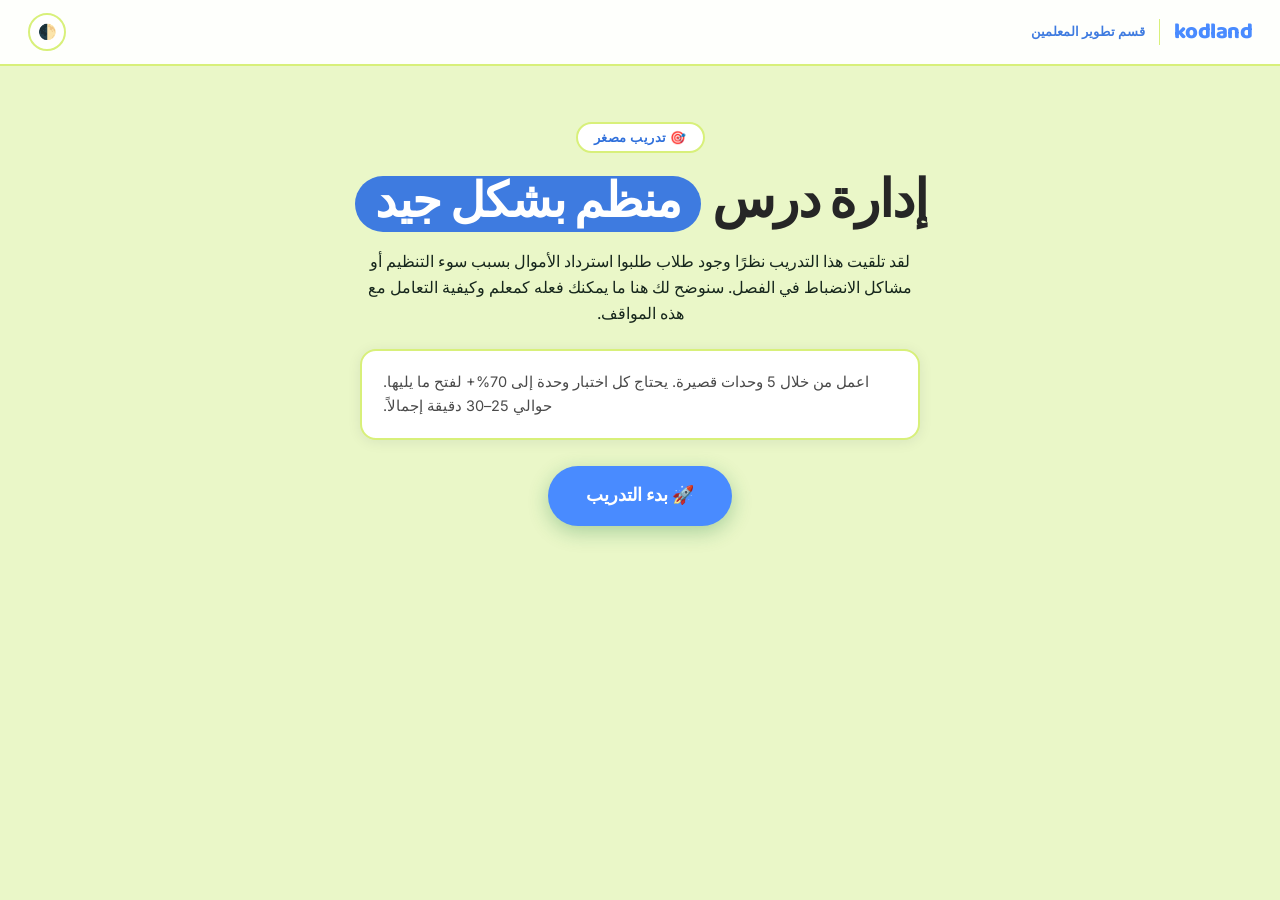
==== ar.html @ c1206b2e "Add files via upload" ====
<!DOCTYPE html>
<html lang="ar">
<head>
<meta charset="UTF-8">
<meta name="viewport" content="width=device-width, initial-scale=1.0">
<title>Mini-Training · Lesson Organisation &amp; Discipline — Kodland Tutor Training</title>
<link href="https://fonts.googleapis.com/css2?family=Baloo+2:wght@600;700;800&family=Inter:wght@400;500;600;700;800&display=swap" rel="stylesheet">
<link rel="stylesheet" href="assets/style.css">
</head>
<body>

<!-- HOME -->
<div id="screen-home" class="screen active">
  <nav class="nav">
    <a class="logo" href="#" onclick="goHome();return false;">
      <span class="logo-mark">kodland</span>
      <span class="logo-div"></span>
      <span class="logo-sub" data-i18n="logoSub"></span>
    </a>
    <div class="nav-r">
      <button class="tbtn" onclick="toggleTheme()">🌓</button>
    </div>
  </nav>
  <div class="hero">
    <div class="hero-inner">
      <div class="eyebrow" data-i18n="heroEyebrow"></div>
      <h1 data-i18n-html="heroTitle"></h1>
      <p data-i18n="heroIntro"></p>
      <div class="card" style="max-width:560px;margin:0 auto 22px;text-align:left">
        <p style="margin:0" data-i18n="heroWork"></p>
      </div>
      <button class="start-btn" onclick="goDashboard()" data-i18n="startBtn"></button>
    </div>
  </div>
</div>

<!-- DASHBOARD -->
<div id="screen-path" class="screen">
  <nav class="nav">
    <a class="logo" href="#" onclick="goHome();return false;">
      <span class="logo-mark">kodland</span>
      <span class="logo-div"></span>
      <span class="logo-sub" data-i18n="logoSub"></span>
    </a>
    <div class="nav-r">
      <span id="ntag" style="font-size:13px;color:var(--text-muted);font-weight:700;display:none"></span>
      <button class="tbtn" onclick="devUnlockAll()" data-i18n-title="devTitle" title="">🔓</button>
      <button class="tbtn" onclick="toggleTheme()">🌓</button>
    </div>
  </nav>
  <div class="msec">
    <div class="slbl">Your learning path</div>
    <div class="grid" id="mgrid"></div>
  </div>
</div>

<!-- CONTENT -->
<div id="screen-content" class="screen">
  <nav class="nav">
    <a class="logo" href="#" onclick="goHome();return false;">
      <span class="logo-mark">kodland</span>
      <span class="logo-div"></span>
      <span class="logo-sub" data-i18n="logoSub"></span>
    </a>
    <div class="nav-r">
      <button class="tbtn" onclick="goDashboard()" data-i18n-title="backToPath" title="">🏠</button>
      <button class="tbtn" onclick="toggleTheme()">🌓</button>
    </div>
  </nav>
  <div class="cbody" id="contentBody"></div>
</div>

<!-- RESULTS -->
<div id="screen-results" class="screen">
  <nav class="nav">
    <a class="logo" href="#" onclick="goHome();return false;">
      <span class="logo-mark">kodland</span><span class="logo-div"></span><span class="logo-sub" data-i18n="logoSub"></span>
    </a>
    <div class="nav-r"><button class="tbtn" onclick="toggleTheme()">🌓</button></div>
  </nav>
  <div class="rbody" id="resultsBody"></div>
</div>


<script>window.PROG_KEY_OVERRIDE='kl-mt-org_discipline-progress';</script>
<script src="assets/content-ar.js"></script>
<script src="assets/engine.js"></script>
</body>
</html>
---- assets/style.css ----
:root{
  --blue:#498BFF;--blue-d:#2E6FDB;--blue-l:#8FB8FF;
  --coral:#3E7BE0;--coral-d:#2A5BB8;--pink-hover:#6FA0EE;--pink-hover-d:#2A5BB8;
  --green:#D3FF5F;--green-d:#6B9A1E;--green-l:#E9FFB0;
  --ink:#262626;--ink2:#4A4A4A;--muted:#8A8A8A;
  --bg:#EAF7C8;--surface:#FFFFFF;--surface2:#F4FCE0;--border:#D8F07A;
  --text:var(--ink);--text2:var(--ink2);--text-muted:var(--muted);
  --nav-bg:rgba(255,255,255,0.94);--nav-b:#D8F07A;
  --shadow:0 2px 14px rgba(11,31,69,.08);--shadow-h:0 10px 30px rgba(18,59,132,.16);
  --hi-bg:#EEF5FF;--hi-b:#AECBF7;--hi-t:#123B9A;
  --opt-h:#EEF5FF;
  --ok-bg:#EAFBF1;--ok-b:#8FE3B4;--ok-t:#0F7A45;
  --no-bg:#FFF1EF;--no-b:#FFC3B8;--no-t:#B23A26;
  --cute-bg:#FFF9E1;--cute-b:#F6DE94;--cute-t:#8A6412;
  --onbg:var(--ink);--onbg2:var(--ink2);--onbg-muted:var(--muted);
  --r:16px;--rsm:10px;--rpill:999px;
}
[data-theme="dark"]{
  --coral:#5B93E8;--coral-d:#8FB8FF;--pink-hover:#5B93E8;--pink-hover-d:#3E7BE0;
  --ink:#ECECEC;--ink2:#B7B7C2;--muted:#8D8D99;
  --bg:#12141A;
  --surface:#1C1F27;--surface2:#242830;--border:#333A4A;
  --nav-bg:rgba(18,20,26,0.92);--nav-b:#2A2E3A;
  --shadow:0 2px 14px rgba(0,0,0,.45);--shadow-h:0 10px 30px rgba(0,0,0,.55);
  --hi-bg:rgba(73,139,255,.12);--hi-b:rgba(73,139,255,.4);--hi-t:#8FB8FF;
  --opt-h:#232838;
  --ok-bg:rgba(15,122,69,.15);--ok-b:rgba(15,122,69,.45);--ok-t:#6FE3A4;
  --no-bg:rgba(178,58,38,.15);--no-b:rgba(178,58,38,.45);--no-t:#FF8B76;
  --cute-bg:rgba(138,100,18,.18);--cute-b:rgba(138,100,18,.45);--cute-t:#F6DE94;
  --onbg:var(--ink);--onbg2:var(--ink2);--onbg-muted:var(--muted);
}
*{box-sizing:border-box;margin:0;padding:0}
html{scroll-behavior:smooth}
body{background:var(--bg);color:var(--text);font-family:'Inter',sans-serif;min-height:100vh;overflow-x:hidden;transition:background .25s,color .25s}
.screen{display:none;min-height:100vh;flex-direction:column}
.screen.active{display:flex}
.nav{display:flex;align-items:center;justify-content:space-between;padding:0 28px;height:66px;background:var(--nav-bg);backdrop-filter:blur(14px);border-bottom:2px solid var(--nav-b);position:sticky;top:0;z-index:100}
.logo{display:flex;align-items:center;gap:9px;text-decoration:none;flex-shrink:0}
.logo-mark{font-family:'Baloo 2',sans-serif;font-weight:800;font-size:22px;letter-spacing:-.5px;color:var(--blue);line-height:1;white-space:nowrap}
.logo-sub{font-family:'Inter',sans-serif;font-weight:700;font-size:12.5px;color:var(--coral);white-space:nowrap;line-height:1.3;max-width:180px}
.logo-div{width:1px;height:26px;background:var(--border);margin:0 5px}
.nav-r{display:flex;align-items:center;gap:8px;position:relative}
.tbtn{display:flex;align-items:center;justify-content:center;width:38px;height:38px;border-radius:50%;background:var(--surface);border:2px solid var(--border);color:var(--text2);font-size:15px;cursor:pointer;transition:all .15s;flex-shrink:0}
.tbtn:hover{border-color:var(--blue-l);background:var(--surface2)}
/* HERO */
.hero{padding:56px 40px 40px;text-align:center;position:relative;overflow:hidden}
.hero-inner{position:relative;max-width:640px;margin:0 auto}
.eyebrow{display:inline-flex;align-items:center;gap:6px;background:var(--surface);border:2px solid var(--border);border-radius:var(--rpill);padding:6px 16px;font-family:'Inter',sans-serif;font-size:12.5px;font-weight:800;color:var(--blue-d);margin-bottom:22px;text-transform:uppercase;letter-spacing:.5px}
.hero h1{font-family:'Baloo 2',sans-serif;font-size:clamp(32px,5.2vw,52px);font-weight:800;line-height:1.08;letter-spacing:-1px;color:var(--onbg);margin-bottom:16px}
.h-pill{display:inline-block;background:#3E7BE0;color:#fff;border-radius:var(--rpill);padding:2px 20px;margin:0 2px;font-size:.92em}
.hero p{color:#16261c;font-size:16px;line-height:1.65;margin-bottom:22px;max-width:560px;margin-left:auto;margin-right:auto;position:relative;z-index:1}
[data-theme="dark"] .hero p{color:var(--onbg2)}
.hero-reasons{max-width:560px;margin:0 auto 24px;text-align:left;display:flex;flex-direction:column;gap:10px}
.hr-item{display:flex;gap:13px;align-items:center;background:var(--surface);border:2px solid var(--border);border-radius:14px;padding:13px 17px;font-size:14.5px;color:var(--text2);line-height:1.55;box-shadow:var(--shadow)}
.hr-item .hr-ic{flex-shrink:0;font-size:18px;line-height:1;width:38px;height:38px;border-radius:50%;background:var(--hi-bg);display:flex;align-items:center;justify-content:center}
.hr-item:nth-child(2) .hr-ic{background:#E4F5D3}
.hr-item:nth-child(3) .hr-ic{background:#FFE9F2}
.start-btn{display:inline-block;padding:16px 38px;background:var(--blue);color:#fff;border:none;border-radius:var(--rpill);font-family:'Baloo 2',sans-serif;font-size:18px;font-weight:700;cursor:pointer;transition:all .15s;box-shadow:0 6px 20px rgba(20,120,60,.3);margin-top:4px}
.start-btn:hover{background:var(--pink-hover-d);transform:translateY(-2px);box-shadow:0 8px 24px rgba(212,160,23,.4)}
/* DASHBOARD */
.msec{padding:8px 32px 70px;max-width:1080px;margin:0 auto;width:100%}
.slbl{font-family:'Baloo 2',sans-serif;font-size:13px;font-weight:700;text-transform:uppercase;letter-spacing:1.5px;color:var(--onbg-muted);margin-bottom:16px;margin-top:4px}
.grid{display:grid;grid-template-columns:repeat(auto-fill,minmax(290px,1fr));gap:16px}
.mc{background:var(--surface);border:2px solid var(--border);border-radius:var(--r);overflow:hidden;cursor:pointer;transition:transform .2s,box-shadow .2s,border-color .2s;box-shadow:var(--shadow)}
.mc:hover:not(.locked){transform:translateY(-4px);box-shadow:var(--shadow-h)}
.mc.locked{opacity:.5;cursor:not-allowed}
.mc.done{border-color:var(--blue)}
.mc-stripe{height:7px}
.mc-body{padding:22px}
.mc-top{display:flex;align-items:center;justify-content:space-between;margin-bottom:9px}
.mc-num{font-size:12px;font-weight:800;letter-spacing:.8px;text-transform:uppercase;color:var(--text-muted)}
.mc-em{font-size:32px}
.mc-title{font-family:'Baloo 2',sans-serif;font-size:22px;font-weight:700;letter-spacing:-.2px;color:var(--text);margin-bottom:7px;line-height:1.15}
.mc-desc{font-size:14.5px;color:var(--text2);line-height:1.6}
.mc-foot{margin-top:16px;display:flex;align-items:center;justify-content:space-between}
.badge{font-family:'Inter',sans-serif;font-size:11px;font-weight:800;letter-spacing:.3px;padding:5px 13px;border-radius:var(--rpill);text-transform:uppercase}
.bd{background:#E4F5D3;color:var(--green-d);border:1.5px solid var(--green)}
.bs{background:var(--coral);color:#fff;border:1.5px solid var(--coral-d)}
.bl{background:var(--surface2);color:var(--text-muted);border:1.5px solid var(--border)}
.br{background:#DCEBFF;color:var(--blue-d);border:1.5px solid var(--blue-l)}
[data-theme="dark"] .bd{background:rgba(211,255,95,.15);color:var(--green);border-color:rgba(211,255,95,.4)}
[data-theme="dark"] .br{background:rgba(73,139,255,.15);color:var(--blue-l);border-color:rgba(73,139,255,.4)}
.stag{font-size:12.5px;color:var(--text-muted);font-weight:600}
.stag b{color:var(--text)}
/* CONTENT */
.cbody{padding:38px 40px 60px;max-width:820px;margin:0 auto;width:100%;flex:1}
.meyebrow{font-size:11.5px;font-weight:800;text-transform:uppercase;letter-spacing:1px;color:var(--onbg-muted);margin-bottom:9px}
.mh1{font-family:'Baloo 2',sans-serif;font-size:clamp(26px,4vw,38px);font-weight:800;letter-spacing:-.6px;line-height:1.12;color:var(--onbg);margin-bottom:16px}
.mobj{background:var(--surface);border:2px solid var(--border);border-left:5px solid var(--coral);border-radius:0 var(--rsm) var(--rsm) 0;padding:14px 18px;font-size:14.5px;color:var(--text2);line-height:1.6;margin-bottom:34px}
.mobj strong{color:var(--text)}
.sch{font-family:'Baloo 2',sans-serif;font-size:24px;font-weight:800;margin:44px 0 18px;color:var(--onbg);display:flex;align-items:center;gap:12px;letter-spacing:-.3px}
.sch::before{content:'';width:12px;height:12px;border-radius:4px;background:var(--coral);flex-shrink:0;transform:rotate(45deg)}
.sch::after{content:'';flex:1;height:3px;background:var(--coral);border-radius:2px;opacity:.4}
.card{background:var(--surface);border:2px solid var(--border);border-radius:var(--r);padding:19px 21px;margin-bottom:12px;box-shadow:var(--shadow)}
.card h4{font-family:'Baloo 2',sans-serif;font-size:15px;font-weight:700;color:var(--text);margin-bottom:8px}
.card p,.card li{font-size:14.5px;color:var(--text2);line-height:1.7}
.card ul,.card ol{padding-left:18px}
.card li{margin-bottom:6px}
.card p strong,.card li strong{color:var(--text)}
.card p{margin-bottom:10px}
.card p:last-child{margin-bottom:0}
.tbl-wrap{overflow-x:auto;margin-top:4px}
.card table{width:100%;border-collapse:collapse;font-size:13.6px;line-height:1.55}
.card th{text-align:left;padding:9px 11px;border-bottom:2px solid var(--border);font-family:'Baloo 2',sans-serif;font-size:12.8px;color:var(--text)}
.card td{padding:9px 11px;border-bottom:1px solid var(--border);color:var(--text2);vertical-align:top}
.card tr:last-child td{border-bottom:none}
.card.hi{background:var(--hi-bg);border-color:var(--hi-b)}
.card.hi h4{color:var(--hi-t);font-size:16.5px}
.card.hi p,.card.hi li{color:var(--hi-t);opacity:.92}
.card.ok{background:var(--ok-bg);border-color:var(--ok-b)}
.card.ok h4{color:var(--ok-t)}
.card.ok p,.card.ok li{color:var(--ok-t);opacity:.92}
.card.danger{background:var(--no-bg);border-color:var(--no-b)}
.card.danger h4{color:var(--no-t)}
.card.danger p,.card.danger li{color:var(--no-t);opacity:.92}
.card.danger th{color:var(--no-t);border-color:var(--no-b)}
.card.danger td{color:var(--no-t);opacity:.9;border-color:var(--no-b)}
.card.cute{background:var(--cute-bg);border-color:var(--cute-b)}
.card.cute h4{color:var(--cute-t);font-size:16.5px}
.card.cute p,.card.cute li{color:var(--cute-t);opacity:.92}
.acc-item{background:var(--surface);border:2px solid var(--border);border-radius:var(--r);margin-bottom:12px;box-shadow:var(--shadow);overflow:hidden}
.acc-item summary{cursor:pointer;list-style:none;padding:18px 22px;font-family:'Baloo 2',sans-serif;font-weight:700;font-size:16px;display:flex;align-items:center;justify-content:space-between;gap:10px}
.acc-item summary::-webkit-details-marker{display:none}
.acc-item summary::after{content:'▾';font-size:14px;color:var(--text-muted);flex-shrink:0;transition:transform .2s}
.acc-item[open] summary::after{transform:rotate(180deg)}
.acc-item .acc-body{padding:0 22px 20px}
.acc-big-title{font-family:'Baloo 2',sans-serif;font-weight:800;font-size:23px;margin:30px 0 16px;text-align:center}
.sib{padding:16px 18px}
.sib-head{display:flex;align-items:center;gap:14px;margin-bottom:10px}
.sib-ic{font-size:38px;line-height:1;flex-shrink:0;width:52px;height:52px;display:flex;align-items:center;justify-content:center;background:var(--surface2);border-radius:50%}
.sib-head h4{font-size:14.5px;font-weight:800;line-height:1.3}
.sib-body{font-size:13.5px;line-height:1.55}
.sib-body ul,.sib-body ol{margin:0;padding-left:20px}
.sib-body li{margin-bottom:5px}
.sib-body p{margin-bottom:6px}
.notice-line{display:flex;align-items:flex-start;gap:10px;background:var(--surface2);border-radius:var(--rsm);padding:12px 14px;margin-bottom:12px;font-size:13.5px;line-height:1.5}
.notice-line .nl-ic{font-size:22px;flex-shrink:0}
.doavoid{display:grid;grid-template-columns:1fr 1fr;gap:14px;margin-bottom:14px}
@media(max-width:600px){.doavoid{grid-template-columns:1fr}}
.doavoid .dobox,.doavoid .avoidbox{border-radius:var(--r);padding:18px 19px;box-shadow:var(--shadow)}
.doavoid .dobox{background:var(--ok-bg);border:2px solid var(--ok-b)}
.doavoid .avoidbox{background:var(--no-bg);border:2px solid var(--no-b)}
.doavoid h5{font-family:'Baloo 2',sans-serif;font-weight:800;font-size:14.5px;margin-bottom:11px;display:flex;align-items:center;gap:7px}
.doavoid .dobox h5{color:var(--ok-t)}
.doavoid .avoidbox h5{color:var(--no-t)}
.doavoid ul{list-style:none;padding:0;margin:0;display:flex;flex-direction:column;gap:10px}
.doavoid li{display:flex;gap:8px;font-size:13.6px;line-height:1.55}
.doavoid .dobox li{color:var(--ok-t)}
.doavoid .avoidbox li{color:var(--no-t)}
.doavoid li .lic{flex-shrink:0}
.doavoid em{opacity:.85}
.pattern-row{display:grid;grid-template-columns:repeat(3,1fr);gap:14px;margin-bottom:14px}
@media(max-width:760px){.pattern-row{grid-template-columns:1fr}}
.pattern-card{background:var(--surface);border:2px solid var(--border);border-radius:var(--r);padding:22px 20px;box-shadow:var(--shadow);text-align:center;display:flex;flex-direction:column}
.pattern-ic{font-size:38px;margin-bottom:10px}
.pattern-title{font-family:'Baloo 2',sans-serif;font-weight:800;font-size:16px;margin-bottom:9px;color:var(--text)}
.pattern-desc{font-size:12.8px;color:var(--text2);margin-bottom:12px;line-height:1.5;font-style:italic}
.pattern-note{font-size:12.8px;color:var(--text2);line-height:1.55;text-align:left;background:var(--surface2);border-radius:10px;padding:11px 13px;margin-top:auto}
.mobj-box{display:flex;gap:16px;align-items:flex-start;background:var(--surface);border:2px solid var(--border);border-radius:var(--r);padding:18px 20px;margin-bottom:34px;box-shadow:var(--shadow)}
.mobj-ic{width:46px;height:46px;border-radius:50%;background:var(--hi-bg);display:flex;align-items:center;justify-content:center;font-size:21px;flex-shrink:0}
.mobj-txt strong{font-family:'Baloo 2',sans-serif;font-size:11.5px;text-transform:uppercase;letter-spacing:.6px;color:var(--coral);display:block;margin-bottom:5px}
.mobj-txt p{font-size:14.5px;color:var(--text2);line-height:1.6;margin:0}
.mc-em-circle{width:54px;height:54px;border-radius:50%;display:flex;align-items:center;justify-content:center;font-size:27px;flex-shrink:0}
.co-star{background:#FFF6DC;border-color:#F4D883;color:#8A6412}
[data-theme="dark"] .co-star{background:rgba(244,216,131,.15);border-color:rgba(244,216,131,.4);color:#F4D883}
.step-flow{display:flex;align-items:stretch;gap:8px;margin-bottom:14px;flex-wrap:wrap}
.step-box{flex:1;min-width:160px;background:var(--surface);border:2px solid var(--border);border-radius:var(--r);padding:18px 15px;text-align:center;box-shadow:var(--shadow);display:flex;flex-direction:column;align-items:center;justify-content:flex-start}
.step-ic{font-size:32px;margin-bottom:9px}
.step-lbl{font-size:13px;color:var(--text2);line-height:1.45;font-weight:600}
.step-arrow{display:flex;align-items:center;justify-content:center;font-size:22px;color:var(--coral);flex:0 0 auto;font-weight:800}
@media(max-width:700px){.step-flow{flex-direction:column}.step-arrow{transform:rotate(90deg);margin:-4px auto}}
.bigstat{display:flex;gap:22px;align-items:center;background:var(--surface);border:2px solid var(--border);border-radius:var(--r);padding:24px 26px;margin-bottom:14px;box-shadow:var(--shadow)}
.bigstat-num{font-family:'Baloo 2',sans-serif;font-size:54px;font-weight:800;color:var(--blue-d);flex-shrink:0;line-height:1;min-width:110px;text-align:center}
.bigstat-txt{font-size:14px;color:var(--text2);line-height:1.65}
.bigstat-txt strong{color:var(--text)}
@media(max-width:560px){.bigstat{flex-direction:column;text-align:center}}
.ck-list{display:flex;flex-direction:column;gap:11px;background:var(--surface);border:2px solid var(--border);border-radius:var(--r);padding:18px 20px;margin-bottom:12px;box-shadow:var(--shadow)}
.ck-row{display:flex;gap:11px;align-items:flex-start;font-size:14px;color:var(--text2);line-height:1.55}
.ck-box{flex-shrink:0;font-size:18px;color:var(--blue-d);margin-top:-1px}
.nc-list{display:flex;flex-direction:column;gap:12px;margin-bottom:12px}
.nc-row{display:flex;gap:14px;align-items:flex-start;background:var(--surface);border:2px solid var(--border);border-radius:var(--r);padding:15px 18px;box-shadow:var(--shadow)}
.nc-num{flex-shrink:0;width:32px;height:32px;border-radius:50%;background:var(--blue-l);color:var(--blue-d);display:flex;align-items:center;justify-content:center;font-family:'Baloo 2',sans-serif;font-weight:800;font-size:15px}
.nc-txt{font-size:14px;color:var(--text2);line-height:1.6;padding-top:4px}
.mt-pic{display:block;width:100%;height:auto;border-radius:var(--r);border:2px solid var(--border);box-shadow:var(--shadow);margin:0 0 14px;background:var(--surface)}
.mt-pic-crop{position:relative;overflow:hidden;border-radius:var(--r);border:2px solid var(--border);box-shadow:var(--shadow);margin:0 0 14px;background:var(--surface)}
.mt-pic-crop img{position:absolute;display:block;max-width:none;height:auto}
.icon-grid{display:grid;grid-template-columns:repeat(auto-fit,minmax(220px,1fr));gap:12px;margin-bottom:12px}
.icon-grid-item{display:flex;gap:12px;align-items:flex-start;background:var(--surface);border:2px solid var(--border);border-radius:var(--r);padding:15px 16px;box-shadow:var(--shadow)}
.igi-ic{font-size:24px;flex-shrink:0;width:36px;height:36px;border-radius:50%;background:var(--hi-bg);display:flex;align-items:center;justify-content:center}
.igi-txt{font-size:13.5px;color:var(--text2);line-height:1.55}
.igi-txt strong{color:var(--text)}
.tl-wrap{display:flex;flex-direction:column;margin-bottom:14px}
.tl-item{display:flex;gap:14px;background:var(--surface);border:2px solid var(--border);border-radius:var(--r);padding:16px 18px;box-shadow:var(--shadow)}
.tl-ic{width:42px;height:42px;border-radius:50%;background:var(--hi-bg);display:flex;align-items:center;justify-content:center;font-size:20px;flex-shrink:0}
.tl-lbl{font-family:'Baloo 2',sans-serif;font-weight:800;font-size:12.5px;color:var(--coral-d);text-transform:uppercase;letter-spacing:.4px;margin-bottom:7px}
.tl-body{flex:1}
.tl-body ul{padding-left:18px;margin:0}
.tl-body li{font-size:13.5px;color:var(--text2);line-height:1.6;margin-bottom:5px}
.tl-body li:last-child{margin-bottom:0}
.tl-connector{width:2px;height:16px;background:var(--border);margin-left:39px}
.tbl-full{width:100vw;position:relative;left:50%;right:50%;margin-left:-50vw;margin-right:-50vw;padding:0 max(20px,calc(50vw - 570px));overflow-x:auto;box-sizing:border-box}
.tbl-full table{min-width:1100px}
.tbl-full .card{margin:0}
.tbl-full table tr:nth-child(even){background:var(--surface2)}
.tbl-full table th{position:sticky;top:0;background:var(--blue);color:#fff}
.rule-row{display:flex;flex-direction:column;gap:10px;margin-bottom:14px}
.rule-card{display:flex;gap:14px;align-items:flex-start;background:var(--surface);border:2px solid var(--border);border-left:5px solid var(--blue);border-radius:var(--r);padding:15px 18px;box-shadow:var(--shadow)}
.rule-num{width:32px;height:32px;border-radius:50%;background:var(--blue);color:#fff;font-family:'Baloo 2',sans-serif;font-weight:800;font-size:14px;display:flex;align-items:center;justify-content:center;flex-shrink:0}
.rule-ic{font-size:22px;flex-shrink:0}
.rule-txt{font-size:13.8px;color:var(--text2);line-height:1.55}
.rule-txt strong{color:var(--text)}
.bo-mock{background:#211E33;border-radius:16px;padding:22px 22px 18px;color:#EDEAF9;font-family:'Segoe UI',Inter,sans-serif;margin-bottom:14px;box-shadow:var(--shadow-h);position:relative;margin-top:10px}
.bo-mock-tag{position:absolute;top:-12px;left:18px;background:var(--coral);color:#fff;font-family:'Baloo 2',sans-serif;font-size:11px;font-weight:800;padding:5px 13px;border-radius:999px;text-transform:uppercase;letter-spacing:.4px;box-shadow:0 3px 8px rgba(0,0,0,.25)}
/* BO SIMULATION EMBED (breaks out of the content column on purpose) */
.sim-embed{position:relative;left:50%;right:50%;margin-left:-50vw;margin-right:-50vw;width:100vw;max-width:100vw;margin-top:18px;margin-bottom:22px}
.sim-embed-inner{max-width:1440px;margin:0 auto;padding:0 16px}
.sim-embed-tag{display:inline-block;background:var(--coral);color:#fff;font-family:'Baloo 2',sans-serif;font-size:11px;font-weight:800;padding:5px 13px;border-radius:999px;text-transform:uppercase;letter-spacing:.4px;margin-bottom:10px}
.sim-embed iframe{width:100%;height:480px;border:2px solid var(--border);border-radius:16px;box-shadow:var(--shadow-h);display:block;background:#211E33}
@media(max-width:760px){.sim-embed iframe{height:420px}}
.bo-tabs{display:flex;gap:8px;margin-bottom:14px;flex-wrap:wrap}
.bo-tab{padding:8px 16px;border-radius:8px;border:1px solid #3A3460;background:#2C2846;color:#C3BEDA;font-size:12.5px;font-weight:700;cursor:pointer;font-family:inherit}
.bo-tab.active{background:#498BFF;color:#fff;border-color:#498BFF}
.bo-field{display:flex;gap:10px;padding:9px 0;border-bottom:1px solid rgba(255,255,255,.07);font-size:13px;color:#C3BEDA}
.bo-field:last-child{border-bottom:none}
.bo-field b{color:#fff;min-width:110px;display:inline-block}
.bo-comment{background:#2C2846;border-radius:10px;padding:13px 15px;font-size:12.8px;color:#C3BEDA;line-height:1.65;margin-top:2px}
.bo-comment .role{display:inline-block;background:#3A3460;color:#AEB8FA;font-size:10px;font-weight:800;padding:2px 8px;border-radius:5px;margin-bottom:7px}
.bo-progress-head{display:flex;justify-content:space-between;align-items:flex-start;flex-wrap:wrap;gap:10px;margin-bottom:14px}
.bo-select{background:#342E56;border:1px solid #3A3460;color:#EDEAF9;padding:7px 12px;border-radius:8px;font-size:12.5px;font-family:inherit}
.bo-status{font-size:12px;color:#C3BEDA;display:flex;align-items:center;gap:4px;flex-wrap:wrap}
.bo-status b{color:#fff}
.bo-info-ic{width:22px;height:22px;border-radius:50%;background:#342E56;color:#8FB8FF;display:inline-flex;align-items:center;justify-content:center;font-size:12px;cursor:pointer;border:1px solid #3A3460;margin-left:4px}
.bo-grid-row{display:flex;align-items:center;gap:10px;margin-bottom:12px;flex-wrap:wrap}
.bo-mod-lbl{width:28px;font-weight:800;color:#fff;font-size:13px;flex-shrink:0}
.bo-cell-wrap{display:flex;flex-direction:column;align-items:center;gap:4px;width:66px}
.bo-cell-lbl{font-size:9.5px;color:#8B85A6}
.bo-cell{padding:6px 0;width:100%;text-align:center;border-radius:999px;font-size:11px;font-weight:700}
.bo-cell.attended{background:rgba(52,211,153,.18);color:#7FE8BE}
.bo-cell.absent{background:rgba(242,113,109,.2);color:#FF9C97}
.bo-cell.notsubmitted{background:rgba(242,140,109,.22);color:#FFA98F}
.bo-cell.reviewed{background:rgba(52,211,153,.18);color:#7FE8BE}
.bo-cell.next{background:#342E56;color:#6b6584}
.bo-mod-total{font-size:11.5px;color:#8B85A6;margin-left:4px}
.bo-legend{display:none;position:absolute;top:6px;right:0;background:#fff;color:#2a2540;border-radius:10px;padding:15px 17px;box-shadow:0 10px 30px rgba(0,0,0,.45);z-index:20;width:min(430px,90vw);font-size:12px}
.bo-legend.show{display:block}
.bo-legend-cols{display:grid;grid-template-columns:1fr 1fr;gap:16px}
.bo-legend h6{font-size:11px;text-transform:uppercase;letter-spacing:.4px;color:#8A84A3;margin-bottom:8px}
.bo-legend-row{display:flex;align-items:center;gap:7px;margin-bottom:7px;line-height:1.3}
.bo-legend-dot{width:10px;height:10px;border-radius:50%;flex-shrink:0}
@media(max-width:560px){.bo-legend-cols{grid-template-columns:1fr}.bo-cell-wrap{width:58px}}
.two-col{display:grid;grid-template-columns:1fr 1fr;gap:12px}
@media(max-width:600px){.two-col{grid-template-columns:1fr}}
.three-col{display:grid;grid-template-columns:1fr 1fr 1fr;gap:12px}
@media(max-width:760px){.three-col{grid-template-columns:1fr}}
.divider{border:none;border-top:2px solid var(--border);margin:34px 0}
.ctabtn{display:block;width:100%;padding:17px;background:var(--blue);color:#fff;border:none;border-radius:var(--rpill);font-family:'Baloo 2',sans-serif;font-size:18px;font-weight:700;cursor:pointer;transition:all .15s;margin-bottom:40px;margin-top:4px;box-shadow:0 4px 16px rgba(20,120,60,.28)}
.ctabtn:hover{background:var(--pink-hover-d);transform:translateY(-2px);box-shadow:0 6px 20px rgba(212,160,23,.4)}
.ctabtn:disabled{opacity:.4;cursor:not-allowed;transform:none;box-shadow:none}
@media(max-width:640px){.cbody,.msec,.hero{padding-left:18px;padding-right:18px}}
/* VIDEO SLOT (placeholder — no footage yet) */
.vslot{background:#000000;border:2px solid #2A2A2A;border-radius:var(--r);padding:22px 22px 20px;margin-bottom:12px;color:#EAEAEA}
.vslot-top{display:flex;align-items:center;gap:10px;margin-bottom:10px}
.vslot-ic{width:38px;height:38px;border-radius:50%;background:rgba(255,255,255,.08);display:flex;align-items:center;justify-content:center;font-size:17px;flex-shrink:0}
.vslot-title{font-family:'Baloo 2',sans-serif;font-weight:700;font-size:15px;color:#fff}
.vslot-meta{font-size:11.5px;color:#8FB8FF;text-transform:uppercase;letter-spacing:.5px;font-weight:800;margin-top:2px}
.vslot-frame{background:#000000;border:1px solid rgba(255,255,255,.15);border-radius:12px;padding:26px;text-align:center;margin-bottom:12px;overflow:hidden}
.vslot-frame .big{font-size:30px;margin-bottom:6px}
.vslot-frame .lbl{font-size:12.5px;color:#8FB8FF;font-weight:700}
.vslot-brief{font-size:13px;line-height:1.6;color:#CFCFCF;font-style:italic}
/* CALLOUT (guide-style emoji callouts) */
.callout{display:flex;gap:12px;border-radius:var(--rsm);padding:15px 17px;margin-bottom:12px;font-size:14.3px;line-height:1.68;border:1.5px solid}
.co-ic{font-size:19px;flex-shrink:0;margin-top:1px}
.co-body p{margin-bottom:8px}
.co-body p:last-child{margin-bottom:0}
.co-body ul,.co-body ol{padding-left:18px;margin-bottom:8px}
.co-body li{margin-bottom:4px}
.co-target{background:var(--hi-bg);border-color:var(--hi-b);color:var(--hi-t)}
.co-warn{background:#FFF6EE;border-color:#FBD9B0;color:#9A5B12}
[data-theme="dark"] .co-warn{background:rgba(154,91,18,.18);border-color:rgba(154,91,18,.45);color:#F5B971}
.co-danger{background:var(--no-bg);border-color:var(--no-b);color:var(--no-t)}
.co-ok{background:var(--ok-bg);border-color:var(--ok-b);color:var(--ok-t)}
.co-cute{background:var(--cute-bg);border-color:var(--cute-b);color:var(--cute-t)}
.co-idea{background:#EFFAFF;border-color:#B9E6FA;color:#0B5E85}
[data-theme="dark"] .co-idea{background:rgba(11,94,133,.18);border-color:rgba(11,94,133,.45);color:#7FD4F5}
.co-loop{background:var(--hi-bg);border-color:var(--hi-b);color:var(--hi-t)}
.co-body b,.co-body strong{color:inherit}
/* INTERACTION (selection-based exercises) */
.ix-wrap{background:var(--surface);border:2px solid var(--border);border-radius:var(--r);padding:24px;margin-bottom:16px;box-shadow:var(--shadow)}
.ix-badge{display:inline-flex;align-items:center;gap:6px;background:#DDF3E5;color:var(--blue-d);border:1.5px solid var(--blue-l);border-radius:var(--rpill);padding:5px 14px;font-size:11.5px;font-weight:800;text-transform:uppercase;letter-spacing:.4px;margin-bottom:14px}
[data-theme="dark"] .ix-badge{background:rgba(143,224,180,.15);color:var(--blue-l)}
.ix-title{font-family:'Baloo 2',sans-serif;font-size:18px;font-weight:800;color:var(--text);margin-bottom:8px}
.ix-instr{font-size:14px;color:var(--text2);line-height:1.6;margin-bottom:18px}
.ix-card{background:var(--surface2);border:2px solid var(--border);border-radius:var(--rsm);padding:14px 16px;margin-bottom:10px;font-size:14px;color:var(--text);cursor:pointer;transition:all .15s;line-height:1.55}
.ix-card:hover:not(.locked){border-color:var(--blue-l);transform:translateY(-1px)}
.ix-card.locked{cursor:default}
.ix-card.correct{background:var(--ok-bg);border-color:var(--ok-b);color:var(--ok-t)}
.ix-card.wrong{background:var(--no-bg);border-color:var(--no-b);color:var(--no-t)}
.ix-zones{display:grid;grid-template-columns:repeat(auto-fit,minmax(180px,1fr));gap:10px;margin-top:14px}
.ix-zone{border:2px dashed var(--border);border-radius:var(--rsm);padding:12px;text-align:center;font-family:'Baloo 2',sans-serif;font-weight:700;font-size:13px;color:var(--text2)}
.ix-zone-btn{display:block;width:100%;padding:9px 8px;margin-top:8px;border-radius:8px;border:2px solid var(--border2,var(--border));background:var(--surface);font-family:'Inter',sans-serif;font-weight:700;font-size:12.5px;cursor:pointer;color:var(--text2)}
.ix-zone-btn:hover:not(:disabled){border-color:var(--blue-l);color:var(--blue-d)}
.ix-zone-btn:disabled{opacity:.4;cursor:not-allowed}
.ix-zone-btn.correct-zone{opacity:1!important;background:var(--ok-bg);border-color:var(--ok-b);color:var(--ok-t)}
.ix-zone-btn.wrong-zone{opacity:1!important;background:var(--no-bg);border-color:var(--no-b);color:var(--no-t)}
.ix-fb{margin-top:8px;font-size:13px;line-height:1.55;border-radius:8px;padding:9px 12px}
.ix-fb.ok{background:var(--ok-bg);color:var(--ok-t)}
.ix-fb.bad{background:var(--no-bg);color:var(--no-t)}
.ix-progress{font-size:12.5px;color:var(--text-muted);font-weight:700;margin-top:14px;text-align:right}
.ix-nextbtn{display:none;margin-top:16px;width:100%;padding:14px;background:var(--blue);color:#fff;border:none;border-radius:var(--rpill);font-family:'Baloo 2',sans-serif;font-size:16px;font-weight:700;cursor:pointer}
.ix-nextbtn.show{display:block}
.ix-nextbtn:hover{background:var(--pink-hover-d)}
.ix-sim-link{display:flex;gap:16px;align-items:center;background:var(--hi-bg);border:2px solid var(--hi-b);border-radius:var(--r);padding:20px;margin-bottom:16px}
.ix-sim-link .em{font-size:34px;flex-shrink:0}
.ix-sim-link a.simbtn{display:inline-block;margin-top:8px;background:var(--blue);color:#fff;padding:10px 20px;border-radius:var(--rpill);font-family:'Baloo 2',sans-serif;font-weight:700;font-size:14px;text-decoration:none}
.ix-sim-link a.simbtn:hover{background:var(--pink-hover-d)}
/* QUIZ */
.qbody{padding:38px 40px;max-width:700px;margin:0 auto;width:100%;flex:1}
.qpt{height:8px;background:var(--surface2);border:1.5px solid var(--border);border-radius:var(--rpill);margin-bottom:38px;overflow:hidden}
.qpf{height:100%;background:linear-gradient(90deg,var(--blue),var(--coral));border-radius:var(--rpill);transition:width .4s ease}
.qctr{font-size:12.5px;font-weight:800;text-transform:uppercase;letter-spacing:1px;color:var(--onbg-muted);margin-bottom:11px}
.qtxt{font-family:'Baloo 2',sans-serif;font-size:22px;font-weight:700;letter-spacing:-.3px;line-height:1.35;margin-bottom:28px;color:var(--onbg)}
.qopts{display:flex;flex-direction:column;gap:11px}
.qopt{background:var(--surface);border:2px solid var(--border);border-radius:var(--r);padding:15px 19px;cursor:pointer;font-size:14.5px;color:var(--text);font-family:'Inter',sans-serif;font-weight:500;transition:all .15s;text-align:left;line-height:1.5;box-shadow:var(--shadow)}
.qopt:hover:not(.answered){background:var(--opt-h);border-color:var(--blue-l)}
.qopt.correct{background:var(--ok-bg);border-color:var(--ok-b);color:var(--ok-t)}
.qopt.wrong{background:var(--no-bg);border-color:var(--no-b);color:var(--no-t)}
.qopt.answered{cursor:default}
.qfb{display:none;margin-top:15px;border-radius:var(--rsm);padding:14px 17px;font-size:14.5px;line-height:1.6;border:2px solid}
.qfb.show{display:block}
.qfb.ok{background:var(--ok-bg);border-color:var(--ok-b);color:var(--ok-t)}
.qfb.bad{background:var(--no-bg);border-color:var(--no-b);color:var(--no-t)}
.qnxt{display:none;margin-top:19px;width:100%;padding:15px;background:var(--blue);color:#fff;border:none;border-radius:var(--rpill);font-family:'Baloo 2',sans-serif;font-size:17px;font-weight:700;cursor:pointer;transition:all .15s}
.qnxt.show{display:block}
.qnxt:hover{background:var(--pink-hover-d)}
/* RESULTS */
.rbody{padding:64px 40px;max-width:540px;margin:0 auto;text-align:center;flex:1}
.remi{font-size:66px;margin-bottom:15px}
.rtitle{font-family:'Baloo 2',sans-serif;font-size:31px;font-weight:800;letter-spacing:-.4px;color:var(--onbg)}
.rpct{font-family:'Baloo 2',sans-serif;font-size:64px;font-weight:800;line-height:1;margin:15px 0 7px}
.rpct.pass{color:var(--blue)}
.rpct.fail{color:var(--no-t)}
.rsub{color:var(--onbg2);font-size:15.5px;line-height:1.65;margin-bottom:32px}
.bdark{display:block;width:100%;padding:15px 24px;margin-bottom:10px;background:var(--blue);color:#fff;border:none;border-radius:var(--rpill);font-family:'Baloo 2',sans-serif;font-size:17px;font-weight:700;cursor:pointer;transition:all .15s}
.bdark:hover{background:var(--pink-hover-d)}
.bline{display:block;width:100%;padding:14px 24px;margin-bottom:10px;background:transparent;color:var(--text2);border:2px solid var(--border);border-radius:var(--rpill);font-family:'Inter',sans-serif;font-size:14.5px;font-weight:700;cursor:pointer;transition:all .15s}
.bline:hover{background:var(--surface2);color:var(--text);border-color:var(--blue-l)}
/* FEEDBACK SLIDERS (ungraded, end of exam) */
.fbq{background:var(--surface);border:2px solid var(--border);border-radius:var(--r);padding:20px;margin-bottom:14px;text-align:left}
.fbq label{display:block;font-family:'Baloo 2',sans-serif;font-weight:700;font-size:14.5px;color:var(--text);margin-bottom:12px}
.fbq .scale{display:flex;gap:8px}
.fbq .scale button{flex:1;padding:11px 0;border-radius:10px;border:2px solid var(--border);background:var(--surface2);font-weight:800;font-family:'Baloo 2',sans-serif;cursor:pointer;color:var(--text2)}
.fbq .scale button.sel{background:var(--blue);border-color:var(--blue);color:#fff}
.fbq .scalelbl{display:flex;justify-content:space-between;font-size:11px;color:var(--text-muted);margin-top:6px}
/* CHECKLIST / FIELD CARD */
.chk-body{padding:44px 40px 64px;max-width:760px;margin:0 auto;flex:1}
.chk-badge{display:inline-flex;align-items:center;gap:6px;background:#DDF3E5;color:var(--blue-d);border:2px solid var(--blue-l);border-radius:var(--rpill);padding:6px 15px;font-family:'Inter',sans-serif;font-size:12.5px;font-weight:800;text-transform:uppercase;letter-spacing:.5px;margin-bottom:16px}
[data-theme="dark"] .chk-badge{background:rgba(143,224,180,.18);color:var(--blue-l)}
.chk-h1{font-family:'Baloo 2',sans-serif;font-size:clamp(24px,4vw,34px);font-weight:800;letter-spacing:-.6px;line-height:1.15;color:var(--onbg);margin-bottom:12px}
.chk-sub{font-size:15.5px;color:var(--onbg2);line-height:1.7;margin-bottom:30px}
.chk-list{display:flex;flex-direction:column;gap:12px}
.chk-item{display:flex;gap:14px;align-items:flex-start;background:var(--surface);border:2px solid var(--border);border-radius:var(--r);padding:16px 19px;box-shadow:var(--shadow)}
.chk-ic{width:30px;height:30px;border-radius:50%;background:#DDF3E5;color:var(--blue-d);display:flex;align-items:center;justify-content:center;font-weight:800;flex-shrink:0;font-family:'Baloo 2',sans-serif;font-size:13px}
.chk-txt{font-size:14px;color:var(--text2);line-height:1.6;padding-top:4px}
.chk-selfeval{margin-top:36px;background:var(--surface2);border:2px dashed var(--blue-l);border-radius:var(--r);padding:24px 26px}
.chk-selfeval-h{font-family:'Baloo 2',sans-serif;font-size:20px;font-weight:800;color:var(--text);margin-bottom:6px}
.chk-selfeval-sub{font-size:13.5px;color:var(--text-muted);margin-bottom:16px;line-height:1.55}
.chk-self-item{display:flex;gap:10px;margin-bottom:11px;font-size:14px;color:var(--text2);line-height:1.6}
.chk-self-item:last-child{margin-bottom:0}
.chk-actions{display:flex;gap:12px;margin-top:30px;flex-wrap:wrap}
.chk-actions button{flex:1;min-width:220px;margin-bottom:0}
.fc-block{background:var(--surface);border:2px solid var(--border);border-radius:var(--r);padding:18px 20px;margin-bottom:12px}
.fc-block h4{font-family:'Baloo 2',sans-serif;font-size:14.5px;color:var(--blue-d);text-transform:uppercase;letter-spacing:.4px;margin-bottom:8px}
.fc-block p,.fc-block li{font-size:13.8px;color:var(--text2);line-height:1.6}
.fc-block ul{padding-left:18px}
@media print{
  .nav,.no-print{display:none!important}
  body{background:#fff}
  .chk-body{padding:10px 6px;max-width:100%}
  .chk-item,.chk-selfeval,.fc-block{box-shadow:none;break-inside:avoid}
}

/* narrow screens + long translated labels: keep the top bar and tables inside the viewport */
@media(max-width:640px){
  .nav{padding:0 12px;gap:8px}
  .logo{gap:6px}
  .logo-mark{font-size:20px}
  .logo-div{margin:0 1px;height:22px}
  .logo-sub{font-size:10px;max-width:96px;line-height:1.15}
  .nav-r{gap:6px;flex-shrink:0}
  #ntag{font-size:10.5px!important;max-width:74px;line-height:1.15;text-align:right;white-space:normal}
  .lang-btn{padding:7px 9px}
  .card table{font-size:12.5px}
  .card th,.card td{padding:7px 6px;overflow-wrap:anywhere;hyphens:auto}
  .card th{font-size:11.5px}
}
@media(max-width:520px){
  .logo-div,.logo-sub{display:none}
}

/* long words in translated text must wrap inside their cards instead of widening them */
.pattern-card,.card,.co,.step-box,.ix-card,.ix-fb,.mobj-txt{min-width:0;overflow-wrap:break-word}
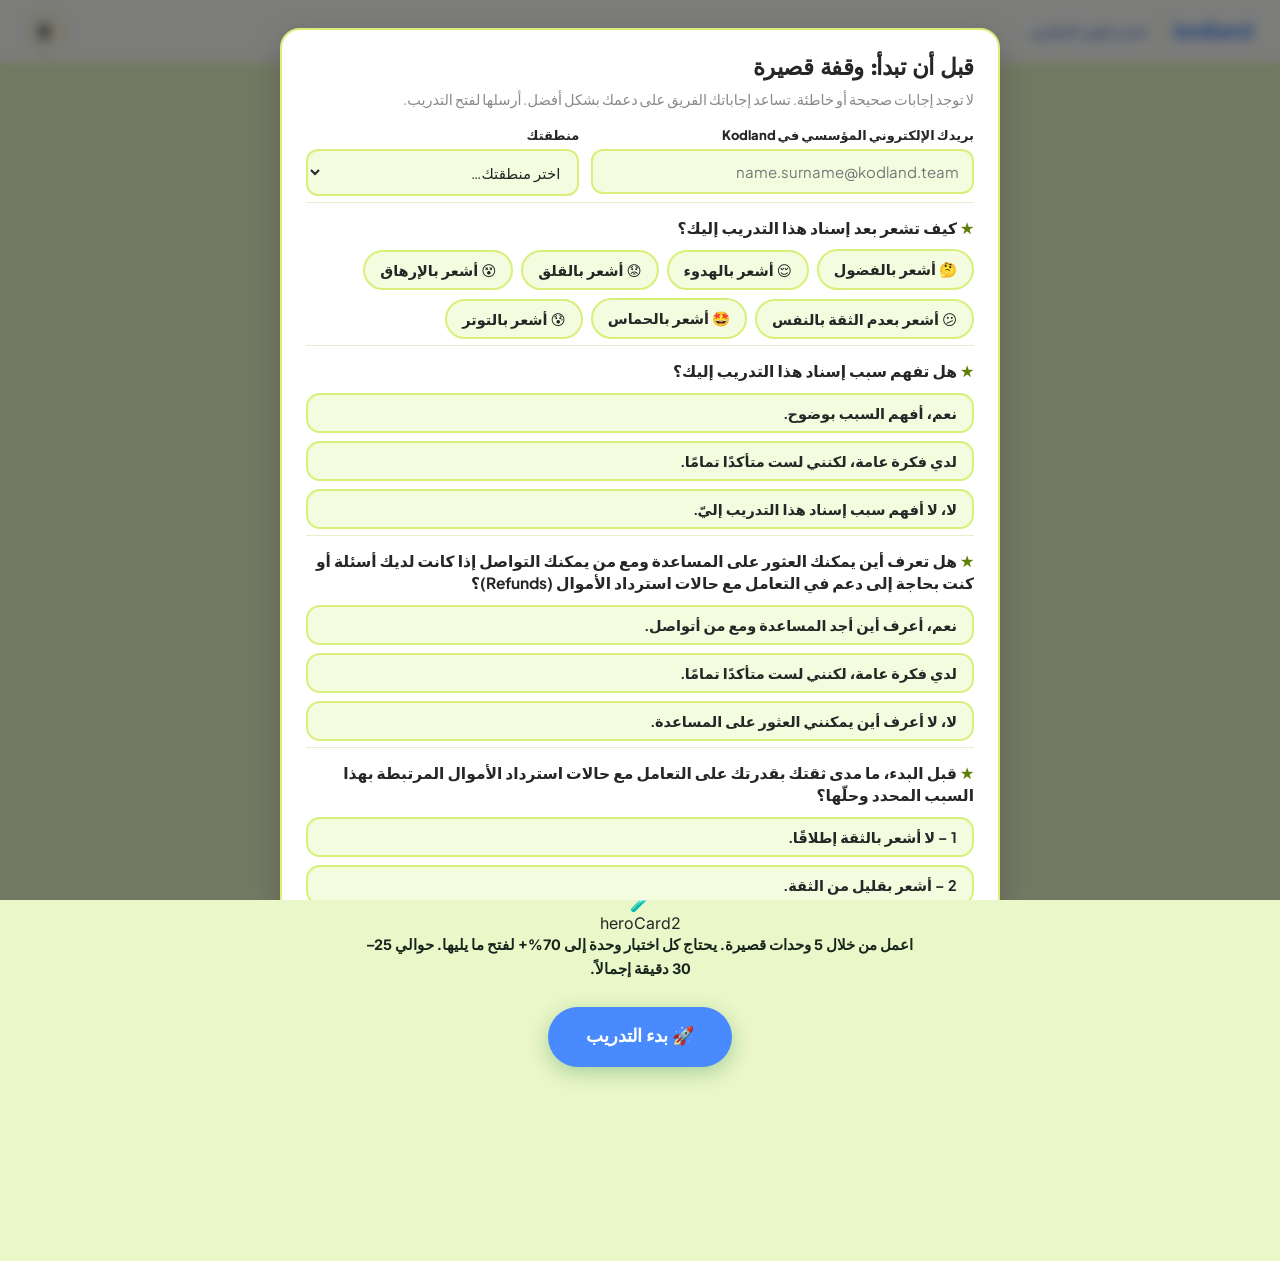
==== commit 6f82eb38: "Load td-gate.js (content gate) Content gate: the check of a module opens only after the tutor has op" ====
--- a/ar.html
+++ b/ar.html
@@ -4,8 +4,12 @@
 <meta charset="UTF-8">
 <meta name="viewport" content="width=device-width, initial-scale=1.0">
 <title>Mini-Training · Lesson Organisation &amp; Discipline — Kodland Tutor Training</title>
-<link href="https://fonts.googleapis.com/css2?family=Baloo+2:wght@600;700;800&family=Inter:wght@400;500;600;700;800&display=swap" rel="stylesheet">
+<link rel="preconnect" href="https://fonts.googleapis.com"><link rel="preconnect" href="https://fonts.gstatic.com" crossorigin>
+<link href="https://fonts.googleapis.com/css2?family=Baloo+2:wght@600;700;800&family=Inter:wght@400;500;600;700;800&family=Nunito:wght@700;800;900&family=Plus+Jakarta+Sans:wght@400;500;600;700;800&display=swap" rel="stylesheet">
 <link rel="stylesheet" href="assets/style.css">
+<link rel="stylesheet" href="assets/theme.css">
+<style>:root,:root[data-theme="dark"]{--pink:#3E7BE0;--pink-d:#2A5BB8;--coral:#3E7BE0;--coral-d:#2A5BB8}:root:not([data-theme="dark"]){--pink-l:#E4EDFB}</style>
+<script src="assets/td-gate.js" defer></script>
 </head>
 <body>
 
@@ -26,9 +30,12 @@
       <div class="eyebrow" data-i18n="heroEyebrow"></div>
       <h1 data-i18n-html="heroTitle"></h1>
       <p data-i18n="heroIntro"></p>
-      <div class="card" style="max-width:560px;margin:0 auto 22px;text-align:left">
-        <p style="margin:0" data-i18n="heroWork"></p>
+      <div class="hero-art" id="heroArt"></div>
+      <div class="hero-cards">
+        <div class="hcard"><span class="hc-ic">🧑‍💻</span><div data-i18n-html="heroCard1"></div></div>
+        <div class="hcard"><span class="hc-ic">🧪</span><div data-i18n-html="heroCard2"></div></div>
       </div>
+      <p class="hero-work" data-i18n="heroWork" style="font-size:14.5px;font-weight:700"></p>
       <button class="start-btn" onclick="goDashboard()" data-i18n="startBtn"></button>
     </div>
   </div>
@@ -49,7 +56,8 @@
     </div>
   </nav>
   <div class="msec">
-    <div class="slbl">Your learning path</div>
+    <div class="slbl" data-i18n="pathLabel"></div>
+    <div class="pbar"><b id="pbCount">0/6</b><div class="ptrack"><i id="pbFill"></i></div><span data-i18n="pbLabel"></span></div>
     <div class="grid" id="mgrid"></div>
   </div>
 </div>
@@ -82,8 +90,11 @@
 </div>
 
 
-<script>window.PROG_KEY_OVERRIDE='kl-mt-org_discipline-progress';</script>
+<canvas id="confetti"></canvas>
+
+<script>window.PROG_KEY_OVERRIDE='kl-mt-org_discipline-progress'; window.HERO_ART={ill:'clock',orbs:['🗂️','⏱️','✅','🛟']};</script>
 <script src="assets/content-ar.js"></script>
+<script src="assets/surveys-v2.js"></script>
 <script src="assets/engine.js"></script>
 </body>
 </html>
